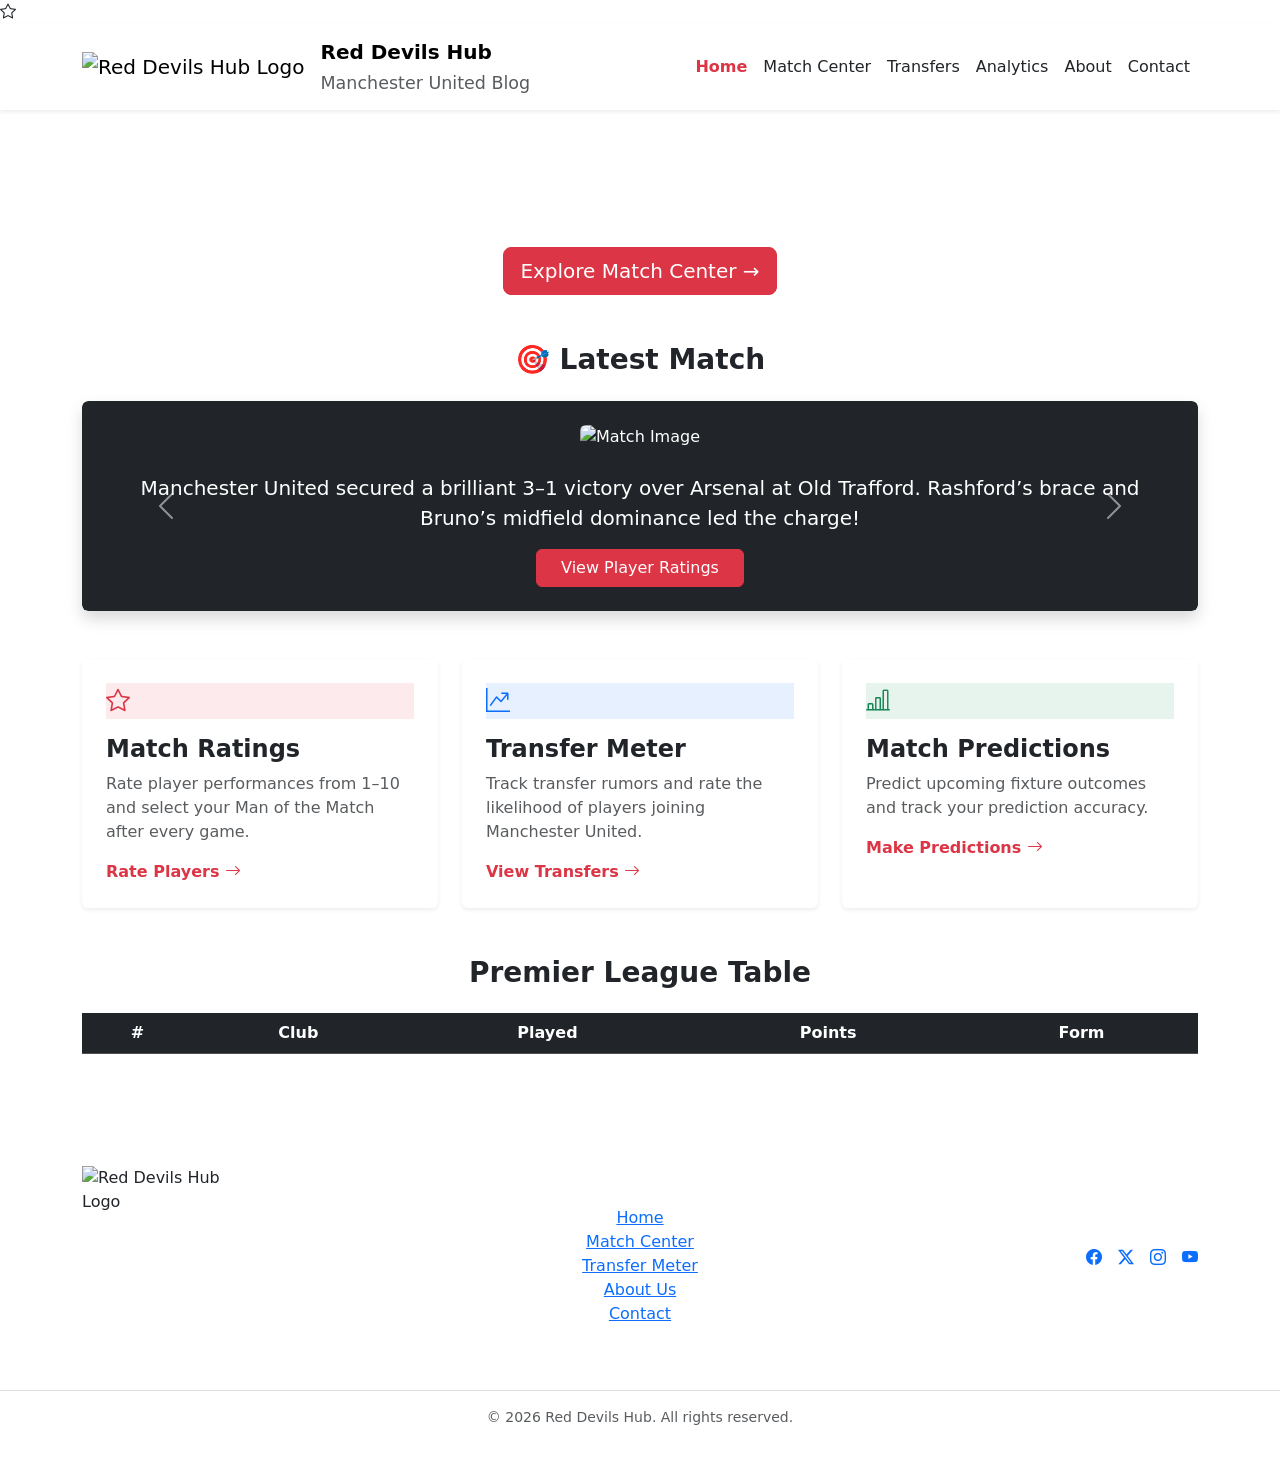
==== src/index.html @ 83bdfdba "First commit, Index and Player Rating  pages almost done" ====
<!DOCTYPE html>
<html lang="en">
<head>
    <meta charset="UTF-8" />
    <meta name="viewport" content="width=device-width, initial-scale=1.0"/>
    <title>Red Devils Hub</title>

    <!-- ✅ Bootstrap CSS -->
    <link href="https://cdn.jsdelivr.net/npm/bootstrap@5.3.2/dist/css/bootstrap.min.css" rel="stylesheet">
    <!-- Custom CSS -->
    <link rel="stylesheet" href="css/style.css">

    <!-- Bootstrap Icons -->
    <link rel="stylesheet" href="https://cdn.jsdelivr.net/npm/bootstrap-icons@1.11.3/font/bootstrap-icons.css">

    <i class="bi bi-star"></i>

    <script src="js/index.js"></script>

</head>
<body>

<!-- ✅ Bootstrap Navbar -->
<nav class="navbar navbar-expand-lg bg-white shadow-sm sticky-top">
    <div class="container">
        <a class="navbar-brand d-flex align-items-center" href="#">
            <img src="assets/logo1.png"
                          alt="Red Devils Hub Logo"
                          class="header-logo me-3">
            <div>
                <strong>Red Devils Hub</strong><br>
                <small class="text-muted">Manchester United Blog</small>
            </div>
        </a>

        <button class="navbar-toggler" type="button" data-bs-toggle="collapse" data-bs-target="#navbarMenu">
            <span class="navbar-toggler-icon"></span>
        </button>

        <div class="collapse navbar-collapse justify-content-end" id="navbarMenu">
            <ul class="navbar-nav">
                <li class="nav-item"><a class="nav-link active text-danger fw-bold" href="#">Home</a></li>
                <li class="nav-item"><a class="nav-link text-dark" href="match.html">Match Center</a></li>
                <li class="nav-item"><a class="nav-link text-dark" href="transfers.html">Transfers</a></li>
                <li class="nav-item"><a class="nav-link text-dark" href="analytics.html">Analytics</a></li>
                <li class="nav-item"><a class="nav-link text-dark" href="about.html">About</a></li>
                <li class="nav-item"><a class="nav-link text-dark" href="contact.html">Contact</a></li>
            </ul>
        </div>
    </div>
</nav>

<!-- ✅ Hero Section with Image and Overlay -->
<section class="hero-section d-flex align-items-center justify-content-center text-center">
    <div class="overlay"></div>
    <div class="hero-content position-relative text-white px-3">
        <h1 class="display-4 fw-bold">Welcome to TheUnitedBlog</h1>
        <p class="lead">Your Ultimate Manchester United Match Analysis & Transfer Center</p>
        <a href="match.html" class="btn btn-danger btn-lg mt-3">Explore Match Center →</a>
    </div>
</section>

<!-- ================= LATEST MATCH CAROUSEL ================= -->
<section class="container my-5">

    <h3 class="text-center mb-4 fw-bold">
        🎯 Latest Match
    </h3>

    <div id="latestMatchCarousel" class="carousel slide shadow rounded" data-bs-ride="carousel">

        <div class="carousel-inner rounded">

            <!-- Slide 1 -->
            <div class="carousel-item active">
                <div class="card border-0 bg-dark text-white text-center p-4">

                    <img src="assets/res.jpg"
                         class="img-fluid rounded mx-auto d-block mb-4 match-image"
                         alt="Match Image">

                    <p class="lead">
                        Manchester United secured a brilliant 3–1 victory over Arsenal at Old Trafford.
                        Rashford’s brace and Bruno’s midfield dominance led the charge!
                    </p>

                    <div class="text-center">
                        <a href="match.html" class="btn btn-danger px-4">
                            View Player Ratings
                        </a>
                    </div>

                </div>
            </div>

            <!-- Slide 2 -->
            <div class="carousel-item">
                <div class="card border-0 bg-dark text-white text-center p-4">

                    <img src="assets/res2.jpg"
                         class="img-fluid rounded mx-auto d-block mb-4 match-image"
                         alt="Match Image">

                    <p class="lead">
                        United dominated possession and secured another important win in the title race.
                        A solid defensive display and clinical finishing sealed the result.
                    </p>

                    <div class="text-center">
                        <a href="match.html" class="btn btn-danger px-4">
                            View Player Ratings
                        </a>
                    </div>

                </div>
            </div>

        </div>

        <!-- Controls -->
        <button class="carousel-control-prev" type="button" data-bs-target="#latestMatchCarousel" data-bs-slide="prev">
            <span class="carousel-control-prev-icon"></span>
        </button>

        <button class="carousel-control-next" type="button" data-bs-target="#latestMatchCarousel" data-bs-slide="next">
            <span class="carousel-control-next-icon"></span>
        </button>

    </div>

</section>

<!-- ✅ Features Section -->
<section class="container my-5">
    <div class="row g-4">

        <!-- ⭐ Match Ratings -->
        <div class="col-md-4">
            <div class="card h-100 shadow-sm border-0 p-4">

                <div class="mb-3">
                    <div class="icon-box bg-danger bg-opacity-10 text-danger">
                        <i class="bi bi-star fs-4"></i>
                    </div>
                </div>

                <h4 class="fw-bold">Match Ratings</h4>
                <p class="text-muted">
                    Rate player performances from 1–10 and select your Man of the Match after every game.
                </p>

                <a href="match.html" class="text-danger fw-semibold text-decoration-none">
                    Rate Players <i class="bi bi-arrow-right"></i>
                </a>

            </div>
        </div>

        <!-- 📈 Transfer Meter -->
        <div class="col-md-4">
            <div class="card h-100 shadow-sm border-0 p-4">

                <div class="mb-3">
                    <div class="icon-box bg-primary bg-opacity-10 text-primary">
                        <i class="bi bi-graph-up-arrow fs-4"></i>
                    </div>
                </div>

                <h4 class="fw-bold">Transfer Meter</h4>
                <p class="text-muted">
                    Track transfer rumors and rate the likelihood of players joining Manchester United.
                </p>

                <a href="transfers.html" class="text-danger fw-semibold text-decoration-none">
                    View Transfers <i class="bi bi-arrow-right"></i>
                </a>

            </div>
        </div>

        <!-- 📊 Match Predictions -->
        <div class="col-md-4">
            <div class="card h-100 shadow-sm border-0 p-4">

                <div class="mb-3">
                    <div class="icon-box bg-success bg-opacity-10 text-success">
                        <i class="bi bi-bar-chart-line fs-4"></i>
                    </div>
                </div>

                <h4 class="fw-bold">Match Predictions</h4>
                <p class="text-muted">
                    Predict upcoming fixture outcomes and track your prediction accuracy.
                </p>

                <a href="predictions.html" class="text-danger fw-semibold text-decoration-none">
                    Make Predictions <i class="bi bi-arrow-right"></i>
                </a>

            </div>
        </div>

    </div>
</section>


<!-- ================= PREMIER LEAGUE TABLE ================= -->
<section class="container my-5">
    <h3 class="text-center mb-4 fw-bold">Premier League Table</h3>

    <div class="table-responsive">
        <table class="table table-dark table-striped text-center" id="pl-table">
            <thead>
            <tr>
                <th>#</th>
                <th>Club</th>
                <th>Played</th>
                <th>Points</th>
                <th>Form</th>
            </tr>
            </thead>
            <tbody>
            <!-- Data will be inserted here -->
            </tbody>
        </table>
    </div>
</section>

<!-- ================= FOOTER ================= -->
<footer class="main-footer py-5">
    <div class="container">
        <div class="row">

            <!-- LEFT COLUMN -->
            <div class="col-md-4 mb-4 text-start">
                <div class="d-flex align-items-center mb-3">
                    <img src="assets/logo1.png"
                         alt="Red Devils Hub Logo"
                         class="footer-logo me-3">
                    <h5 class="text-white fw-bold mb-0">Red Devils Hub</h5>
                </div>

                <p class="text-white mb-2">
                    Your ultimate destination for Manchester United match ratings,
                    transfer news, and predictions.
                </p>
            </div>

            <!-- MIDDLE COLUMN (CENTERED) -->
            <div class="col-md-4 mb-4 text-center">
                <h5 class="text-white fw-bold mb-3">Quick Links</h5>
                <ul class="list-unstyled">
                    <li><a href="index.html" class="footer-link">Home</a></li>
                    <li><a href="match.html" class="footer-link">Match Center</a></li>
                    <li><a href="transfers.html" class="footer-link">Transfer Meter</a></li>
                    <li><a href="about.html" class="footer-link">About Us</a></li>
                    <li><a href="contact.html" class="footer-link">Contact</a></li>
                </ul>
            </div>

            <!-- RIGHT COLUMN (RIGHT ALIGNED ON DESKTOP) -->
            <div class="col-md-4 mb-4 text-md-end text-center">
                <h5 class="text-white fw-bold mb-3">Connect With Us</h5>

                <p class="text-white  mb-3">
                    <i class="bi bi-envelope me-2"></i>
                    info@reddevilshub.com
                </p>

                <div class="d-flex gap-3 mt-3 justify-content-md-end justify-content-center">
                    <a href="#" class="social-icon"><i class="bi bi-facebook"></i></a>
                    <a href="#" class="social-icon"><i class="bi bi-twitter-x"></i></a>
                    <a href="#" class="social-icon"><i class="bi bi-instagram"></i></a>
                    <a href="#" class="social-icon"><i class="bi bi-youtube"></i></a>
                </div>
            </div>

        </div>

        </div>

        <hr class="border-secondary mt-4">

        <div class="text-center text-muted small">
            © 2026 Red Devils Hub. All rights reserved.
        </div>

    </div>
</footer>




<!-- ✅ Bootstrap JS Bundle  -->
<script src="https://cdn.jsdelivr.net/npm/bootstrap@5.3.2/dist/js/bootstrap.bundle.min.js"></script>
</body>
</html>
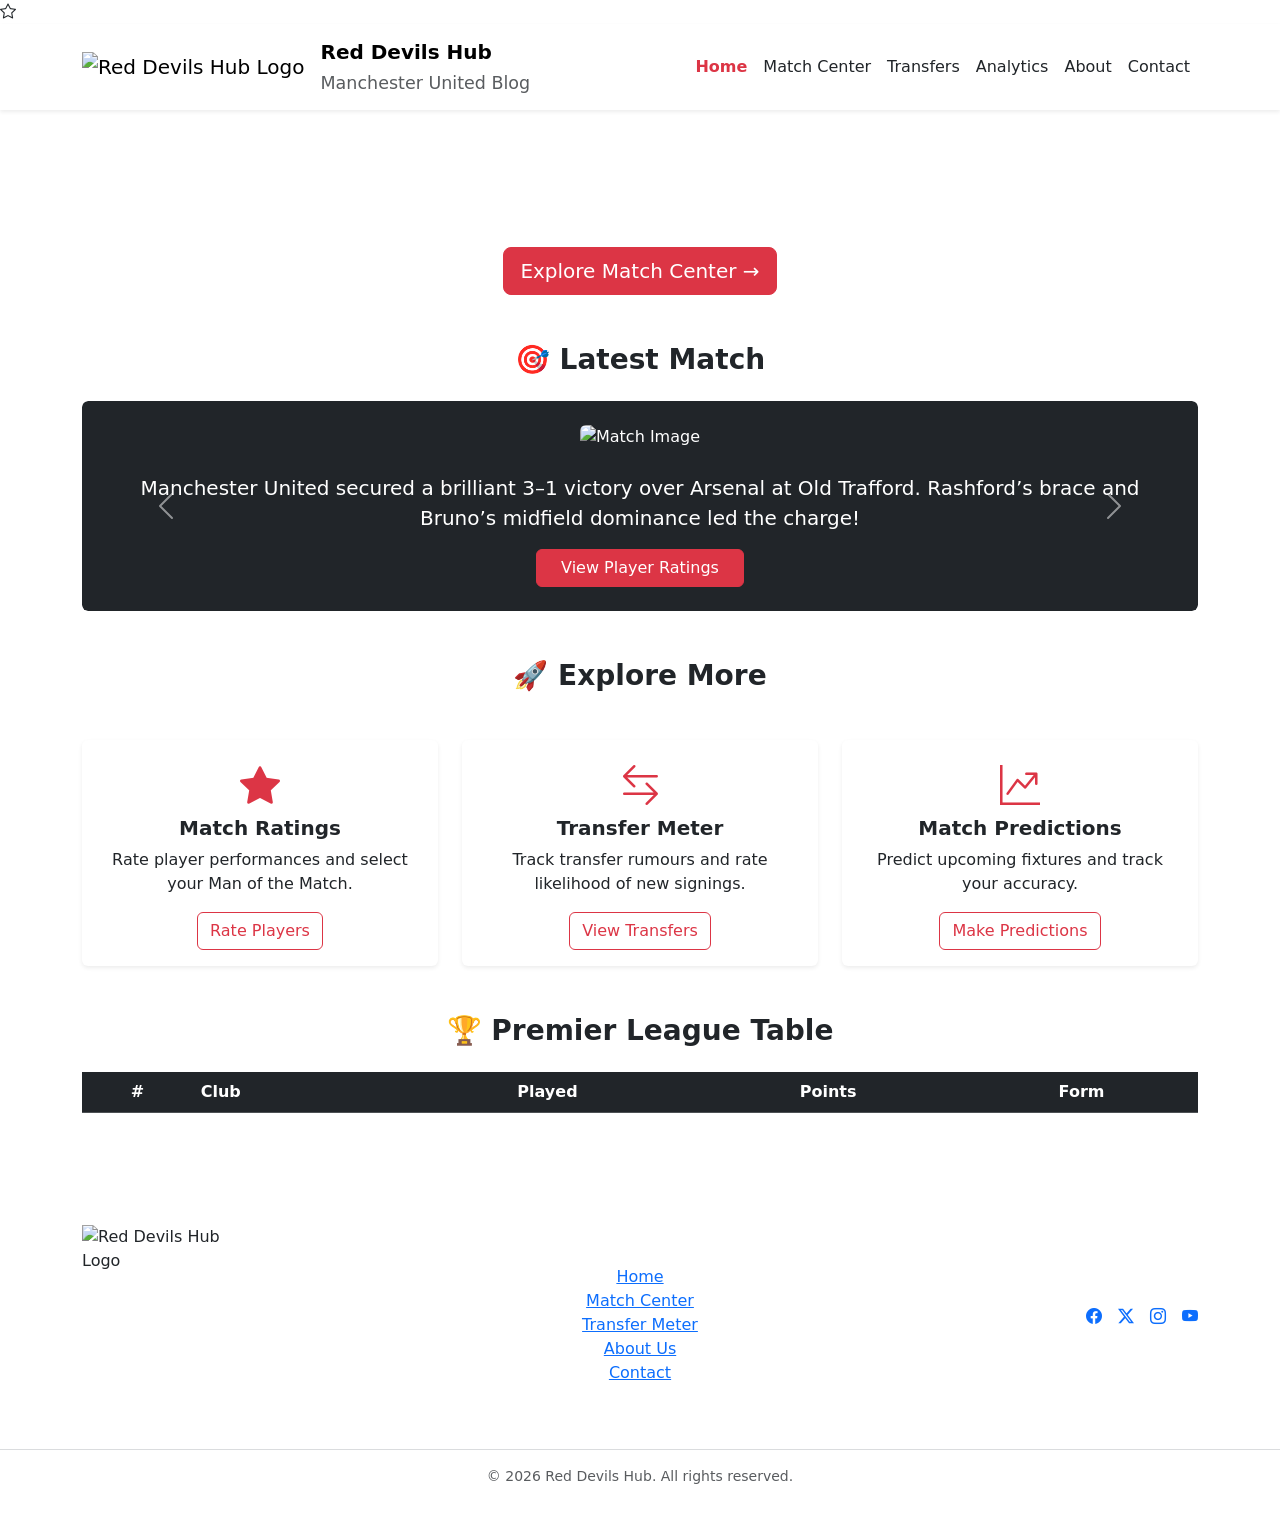
==== commit 011f41da: "Improved  index page and player rating page as well as new tranfer romours page" ====
--- a/src/index.html
+++ b/src/index.html
@@ -60,144 +60,136 @@
     </div>
 </section>
 
-<!-- ================= LATEST MATCH CAROUSEL ================= -->
+<!-- ================= RECENT MATCH ================= -->
 <section class="container my-5">
-
-    <h3 class="text-center mb-4 fw-bold">
-        🎯 Latest Match
-    </h3>
-
-    <div id="latestMatchCarousel" class="carousel slide shadow rounded" data-bs-ride="carousel">
-
-        <div class="carousel-inner rounded">
-
-            <!-- Slide 1 -->
-            <div class="carousel-item active">
-                <div class="card border-0 bg-dark text-white text-center p-4">
-
-                    <img src="assets/res.jpg"
-                         class="img-fluid rounded mx-auto d-block mb-4 match-image"
-                         alt="Match Image">
-
-                    <p class="lead">
-                        Manchester United secured a brilliant 3–1 victory over Arsenal at Old Trafford.
-                        Rashford’s brace and Bruno’s midfield dominance led the charge!
-                    </p>
-
-                    <div class="text-center">
-                        <a href="match.html" class="btn btn-danger px-4">
-                            View Player Ratings
+    <div class="section-box">
+
+        <h3 class="text-center mb-4 fw-bold">
+            🎯 Latest Match
+        </h3>
+
+        <div id="latestMatchCarousel" class="carousel slide" data-bs-ride="carousel">
+
+            <div class="carousel-inner rounded">
+
+                <!-- Slide 1 -->
+                <div class="carousel-item active">
+                    <div class="card border-0 bg-dark text-white text-center p-4">
+
+                        <img src="assets/rez.jpg"
+                             class="img-fluid rounded mx-auto d-block mb-4 match-image"
+                             alt="Match Image">
+
+                        <p class="lead">
+                            Manchester United secured a brilliant 3–1 victory over Arsenal at Old Trafford.
+                            Rashford’s brace and Bruno’s midfield dominance led the charge!
+                        </p>
+
+                        <div class="text-center">
+                            <a href="match.html" class="btn btn-danger px-4">
+                                View Player Ratings
+                            </a>
+                        </div>
+
+                    </div>
+                </div>
+
+                <!-- Slide 2 -->
+                <div class="carousel-item">
+                    <div class="card border-0 bg-dark text-white text-center p-4">
+
+                        <img src="assets/res2.jpg"
+                             class="img-fluid rounded mx-auto d-block mb-4 match-image"
+                             alt="Match Image">
+
+                        <p class="lead">
+                            United dominated possession and secured another important win in the title race.
+                            A solid defensive display and clinical finishing sealed the result.
+                        </p>
+
+                        <div class="text-center">
+                            <a href="match.html" class="btn btn-danger px-4">
+                                View Player Ratings
+                            </a>
+                        </div>
+
+                    </div>
+                </div>
+
+            </div>
+
+            <!-- Controls -->
+            <button class="carousel-control-prev" type="button" data-bs-target="#latestMatchCarousel" data-bs-slide="prev">
+                <span class="carousel-control-prev-icon"></span>
+            </button>
+
+            <button class="carousel-control-next" type="button" data-bs-target="#latestMatchCarousel" data-bs-slide="next">
+                <span class="carousel-control-next-icon"></span>
+            </button>
+
+        </div>
+
+    </div>
+</section>
+
+<!-- ================= EXPLORE MORE ================= -->
+<section class="container my-5">
+    <div class="section-box">
+
+        <h3 class="text-center mb-5 fw-bold">
+            🚀 Explore More
+        </h3>
+
+        <div class="row g-4">
+
+            <!-- Match Ratings -->
+            <div class="col-md-4">
+                <div class="card h-100 text-center shadow-sm border-0">
+                    <div class="card-body">
+                        <i class="bi bi-star-fill fs-1 text-danger mb-3"></i>
+                        <h5 class="card-title fw-bold">Match Ratings</h5>
+                        <p class="card-text">
+                            Rate player performances and select your Man of the Match.
+                        </p>
+                        <a href="match.html" class="btn btn-outline-danger">
+                            Rate Players
                         </a>
                     </div>
-
-                </div>
-            </div>
-
-            <!-- Slide 2 -->
-            <div class="carousel-item">
-                <div class="card border-0 bg-dark text-white text-center p-4">
-
-                    <img src="assets/res2.jpg"
-                         class="img-fluid rounded mx-auto d-block mb-4 match-image"
-                         alt="Match Image">
-
-                    <p class="lead">
-                        United dominated possession and secured another important win in the title race.
-                        A solid defensive display and clinical finishing sealed the result.
-                    </p>
-
-                    <div class="text-center">
-                        <a href="match.html" class="btn btn-danger px-4">
-                            View Player Ratings
+                </div>
+            </div>
+
+            <!-- Transfer Meter -->
+            <div class="col-md-4">
+                <div class="card h-100 text-center shadow-sm border-0">
+                    <div class="card-body">
+                        <i class="bi bi-arrow-left-right fs-1 text-danger mb-3"></i>
+                        <h5 class="card-title fw-bold">Transfer Meter</h5>
+                        <p class="card-text">
+                            Track transfer rumours and rate likelihood of new signings.
+                        </p>
+                        <a href="transfers.html" class="btn btn-outline-danger">
+                            View Transfers
                         </a>
                     </div>
-
-                </div>
-            </div>
-
-        </div>
-
-        <!-- Controls -->
-        <button class="carousel-control-prev" type="button" data-bs-target="#latestMatchCarousel" data-bs-slide="prev">
-            <span class="carousel-control-prev-icon"></span>
-        </button>
-
-        <button class="carousel-control-next" type="button" data-bs-target="#latestMatchCarousel" data-bs-slide="next">
-            <span class="carousel-control-next-icon"></span>
-        </button>
-
-    </div>
-
-</section>
-
-<!-- ✅ Features Section -->
-<section class="container my-5">
-    <div class="row g-4">
-
-        <!-- ⭐ Match Ratings -->
-        <div class="col-md-4">
-            <div class="card h-100 shadow-sm border-0 p-4">
-
-                <div class="mb-3">
-                    <div class="icon-box bg-danger bg-opacity-10 text-danger">
-                        <i class="bi bi-star fs-4"></i>
-                    </div>
-                </div>
-
-                <h4 class="fw-bold">Match Ratings</h4>
-                <p class="text-muted">
-                    Rate player performances from 1–10 and select your Man of the Match after every game.
-                </p>
-
-                <a href="match.html" class="text-danger fw-semibold text-decoration-none">
-                    Rate Players <i class="bi bi-arrow-right"></i>
-                </a>
-
-            </div>
-        </div>
-
-        <!-- 📈 Transfer Meter -->
-        <div class="col-md-4">
-            <div class="card h-100 shadow-sm border-0 p-4">
-
-                <div class="mb-3">
-                    <div class="icon-box bg-primary bg-opacity-10 text-primary">
-                        <i class="bi bi-graph-up-arrow fs-4"></i>
-                    </div>
-                </div>
-
-                <h4 class="fw-bold">Transfer Meter</h4>
-                <p class="text-muted">
-                    Track transfer rumors and rate the likelihood of players joining Manchester United.
-                </p>
-
-                <a href="transfers.html" class="text-danger fw-semibold text-decoration-none">
-                    View Transfers <i class="bi bi-arrow-right"></i>
-                </a>
-
-            </div>
-        </div>
-
-        <!-- 📊 Match Predictions -->
-        <div class="col-md-4">
-            <div class="card h-100 shadow-sm border-0 p-4">
-
-                <div class="mb-3">
-                    <div class="icon-box bg-success bg-opacity-10 text-success">
-                        <i class="bi bi-bar-chart-line fs-4"></i>
-                    </div>
-                </div>
-
-                <h4 class="fw-bold">Match Predictions</h4>
-                <p class="text-muted">
-                    Predict upcoming fixture outcomes and track your prediction accuracy.
-                </p>
-
-                <a href="predictions.html" class="text-danger fw-semibold text-decoration-none">
-                    Make Predictions <i class="bi bi-arrow-right"></i>
-                </a>
-
-            </div>
+                </div>
+            </div>
+
+            <!-- Match Predictions -->
+            <div class="col-md-4">
+                <div class="card h-100 text-center shadow-sm border-0">
+                    <div class="card-body">
+                        <i class="bi bi-graph-up-arrow fs-1 text-danger mb-3"></i>
+                        <h5 class="card-title fw-bold">Match Predictions</h5>
+                        <p class="card-text">
+                            Predict upcoming fixtures and track your accuracy.
+                        </p>
+                        <a href="predictions.html" class="btn btn-outline-danger">
+                            Make Predictions
+                        </a>
+                    </div>
+                </div>
+            </div>
+
         </div>
 
     </div>
@@ -206,23 +198,32 @@
 
 <!-- ================= PREMIER LEAGUE TABLE ================= -->
 <section class="container my-5">
-    <h3 class="text-center mb-4 fw-bold">Premier League Table</h3>
-
-    <div class="table-responsive">
-        <table class="table table-dark table-striped text-center" id="pl-table">
-            <thead>
-            <tr>
-                <th>#</th>
-                <th>Club</th>
-                <th>Played</th>
-                <th>Points</th>
-                <th>Form</th>
-            </tr>
-            </thead>
-            <tbody>
-            <!-- Data will be inserted here -->
-            </tbody>
-        </table>
+    <div class="section-box">
+
+        <h3 class="text-center mb-4 fw-bold">
+            🏆 Premier League Table
+        </h3>
+
+        <div class="table-responsive">
+            <table class="table table-dark table-striped align-middle text-center" id="pl-table">
+
+                <thead>
+                <tr>
+                    <th>#</th>
+                    <th class="text-start">Club</th>
+                    <th>Played</th>
+                    <th>Points</th>
+                    <th>Form</th>
+                </tr>
+                </thead>
+
+                <tbody>
+                <!-- Filled dynamically by JS -->
+                </tbody>
+
+            </table>
+        </div>
+
     </div>
 </section>
 
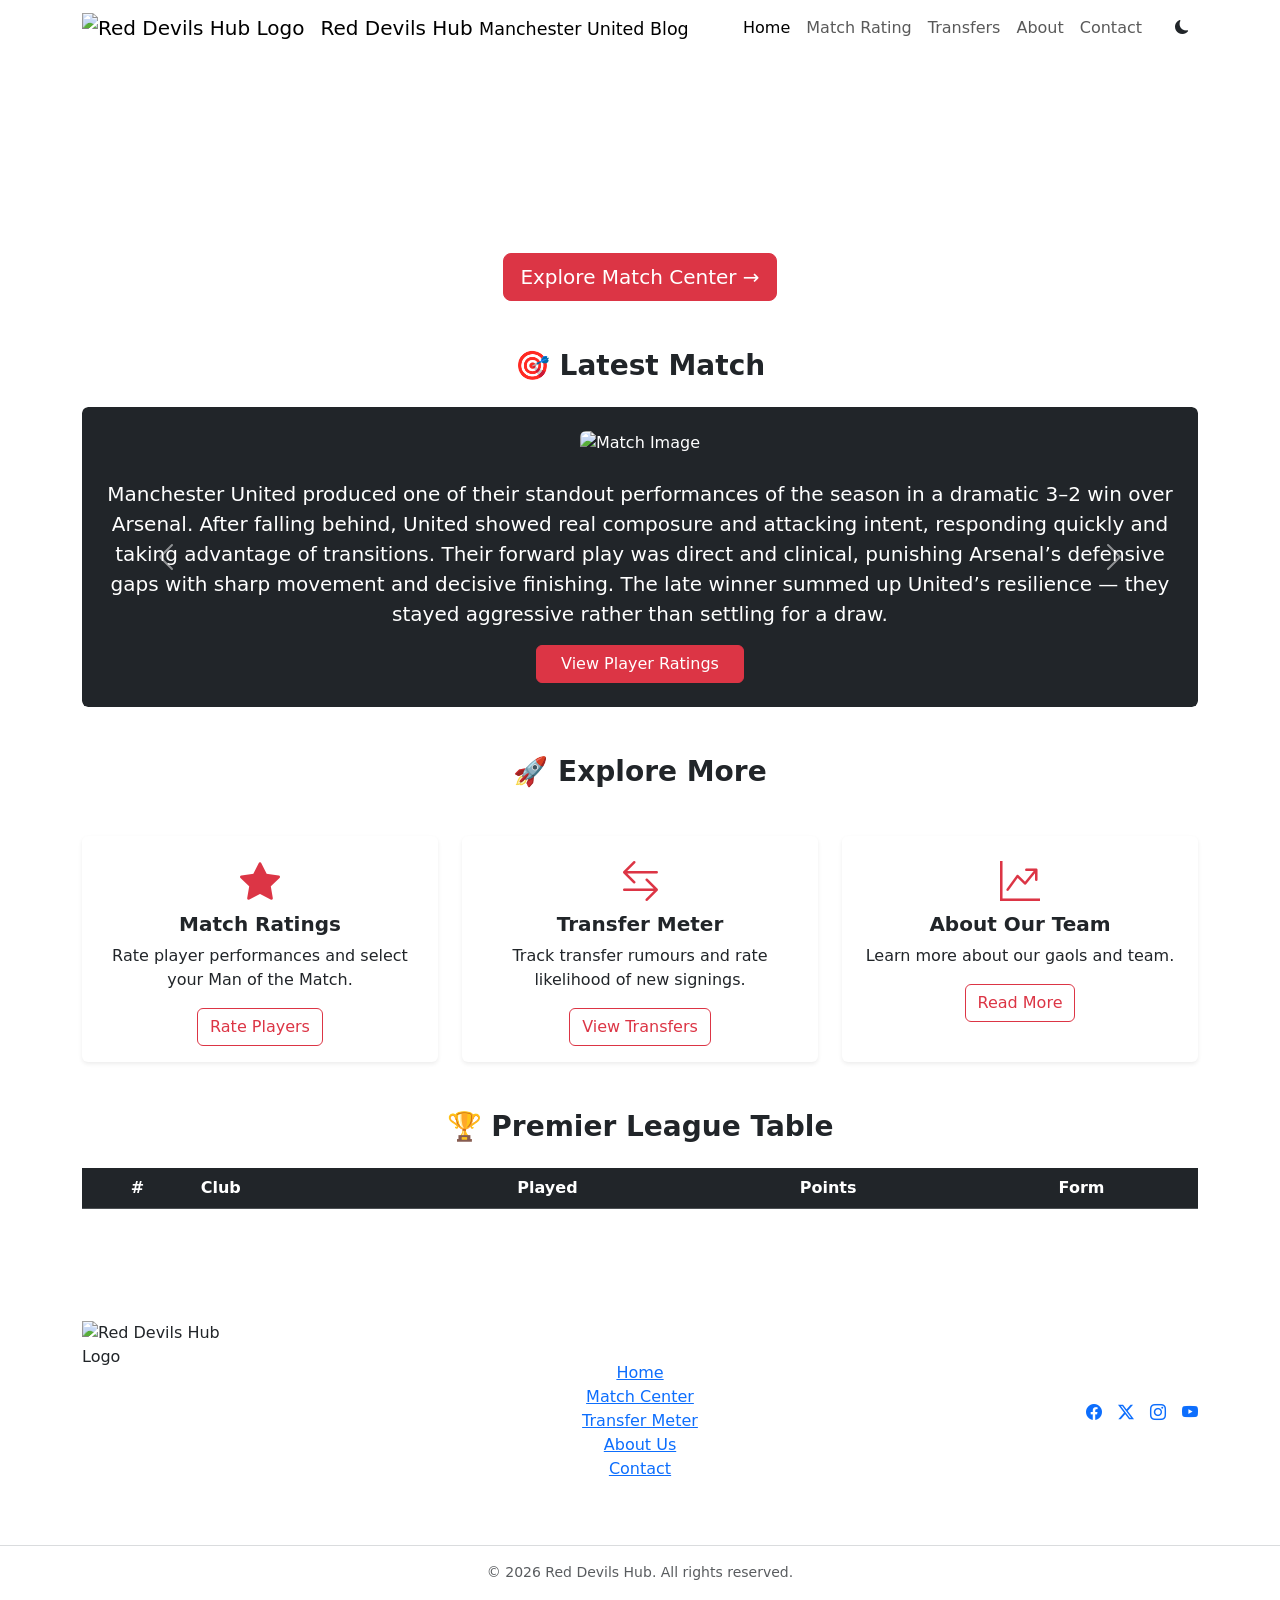
==== commit 765fe216: "Implmented new dark mode; introduced local storage in tranfers  page  in orderd  for  table changes " ====
--- a/src/index.html
+++ b/src/index.html
@@ -13,38 +13,56 @@
     <!-- Bootstrap Icons -->
     <link rel="stylesheet" href="https://cdn.jsdelivr.net/npm/bootstrap-icons@1.11.3/font/bootstrap-icons.css">
 
-    <i class="bi bi-star"></i>
-
+    <script src="js/darkmode.js"></script>
     <script src="js/index.js"></script>
 
 </head>
 <body>
 
 <!-- ✅ Bootstrap Navbar -->
-<nav class="navbar navbar-expand-lg bg-white shadow-sm sticky-top">
+<nav class="navbar navbar-expand-lg custom-navbar sticky-top">
     <div class="container">
-        <a class="navbar-brand d-flex align-items-center" href="#">
+
+        <!-- Brand -->
+        <a class="navbar-brand d-flex align-items-center" href="index.html">
             <img src="assets/logo1.png"
-                          alt="Red Devils Hub Logo"
-                          class="header-logo me-3">
-            <div>
-                <strong>Red Devils Hub</strong><br>
-                <small class="text-muted">Manchester United Blog</small>
+                 alt="Red Devils Hub Logo"
+                 class="header-logo me-3">
+
+            <div class="brand-text">
+                <span class="brand-title">Red Devils Hub</span>
+                <small class="brand-subtitle">Manchester United Blog</small>
             </div>
         </a>
 
+        <!-- Mobile Toggle -->
         <button class="navbar-toggler" type="button" data-bs-toggle="collapse" data-bs-target="#navbarMenu">
             <span class="navbar-toggler-icon"></span>
         </button>
 
+        <!-- Nav Links -->
         <div class="collapse navbar-collapse justify-content-end" id="navbarMenu">
-            <ul class="navbar-nav">
-                <li class="nav-item"><a class="nav-link active text-danger fw-bold" href="#">Home</a></li>
-                <li class="nav-item"><a class="nav-link text-dark" href="match.html">Match Center</a></li>
-                <li class="nav-item"><a class="nav-link text-dark" href="transfers.html">Transfers</a></li>
-                <li class="nav-item"><a class="nav-link text-dark" href="analytics.html">Analytics</a></li>
-                <li class="nav-item"><a class="nav-link text-dark" href="about.html">About</a></li>
-                <li class="nav-item"><a class="nav-link text-dark" href="contact.html">Contact</a></li>
+            <ul class="navbar-nav align-items-lg-center">
+                <li class="nav-item">
+                    <a class="nav-link active" href="#">Home</a>
+                </li>
+                <li class="nav-item">
+                    <a class="nav-link" href="match.html">Match Rating</a>
+                </li>
+                <li class="nav-item">
+                    <a class="nav-link" href="transfers.html">Transfers</a>
+                </li>
+                <li class="nav-item">
+                    <a class="nav-link" href="about.html">About</a>
+                </li>
+                <li class="nav-item">
+                    <a class="nav-link" href="contact.html">Contact</a>
+                </li>
+                <li class="nav-item ms-lg-3">
+                    <button id="darkModeToggle" class="btn btn-sm dark-toggle-btn">
+                        <i class="bi bi-moon-fill"></i>
+                    </button>
+                </li>
             </ul>
         </div>
     </div>
@@ -54,8 +72,9 @@
 <section class="hero-section d-flex align-items-center justify-content-center text-center">
     <div class="overlay"></div>
     <div class="hero-content position-relative text-white px-3">
-        <h1 class="display-4 fw-bold">Welcome to TheUnitedBlog</h1>
-        <p class="lead">Your Ultimate Manchester United Match Analysis & Transfer Center</p>
+        <h1 class="display-4 fw-bold">Welcome to Red Devils Hub</h1>
+        <p class="lead">Welcome to Red Devil Hub – your home for everything Manchester United.
+            At Red Devil Hub, passion meets analysis. We break down every match with sharp, honest player ratings, giving you a clear view of who stepped up and who needs to do better. </p>
         <a href="match.html" class="btn btn-danger btn-lg mt-3">Explore Match Center →</a>
     </div>
 </section>
@@ -76,13 +95,12 @@
                 <div class="carousel-item active">
                     <div class="card border-0 bg-dark text-white text-center p-4">
 
-                        <img src="assets/rez.jpg"
+                        <img src="assets/reS.jpg"
                              class="img-fluid rounded mx-auto d-block mb-4 match-image"
                              alt="Match Image">
 
                         <p class="lead">
-                            Manchester United secured a brilliant 3–1 victory over Arsenal at Old Trafford.
-                            Rashford’s brace and Bruno’s midfield dominance led the charge!
+                            Manchester United produced one of their standout performances of the season in a dramatic 3–2 win over Arsenal. After falling behind, United showed real composure and attacking intent, responding quickly and taking advantage of transitions. Their forward play was direct and clinical, punishing Arsenal’s defensive gaps with sharp movement and decisive finishing. The late winner summed up United’s resilience — they stayed aggressive rather than settling for a draw.
                         </p>
 
                         <div class="text-center">
@@ -103,8 +121,7 @@
                              alt="Match Image">
 
                         <p class="lead">
-                            United dominated possession and secured another important win in the title race.
-                            A solid defensive display and clinical finishing sealed the result.
+                            Arsenal, on the other hand, controlled large portions of possession and created several strong chances, but they struggled to manage the game defensively when it mattered most. Despite responding well to go 2–2, they looked vulnerable against quick counters and lacked control in the final stages. It was a high-quality, end-to-end match, but United’s efficiency in key moments ultimately made the difference.
                         </p>
 
                         <div class="text-center">
@@ -179,12 +196,12 @@
                 <div class="card h-100 text-center shadow-sm border-0">
                     <div class="card-body">
                         <i class="bi bi-graph-up-arrow fs-1 text-danger mb-3"></i>
-                        <h5 class="card-title fw-bold">Match Predictions</h5>
+                        <h5 class="card-title fw-bold">About Our Team</h5>
                         <p class="card-text">
-                            Predict upcoming fixtures and track your accuracy.
+                            Learn more about our gaols and team.
                         </p>
                         <a href="predictions.html" class="btn btn-outline-danger">
-                            Make Predictions
+                            Read More
                         </a>
                     </div>
                 </div>
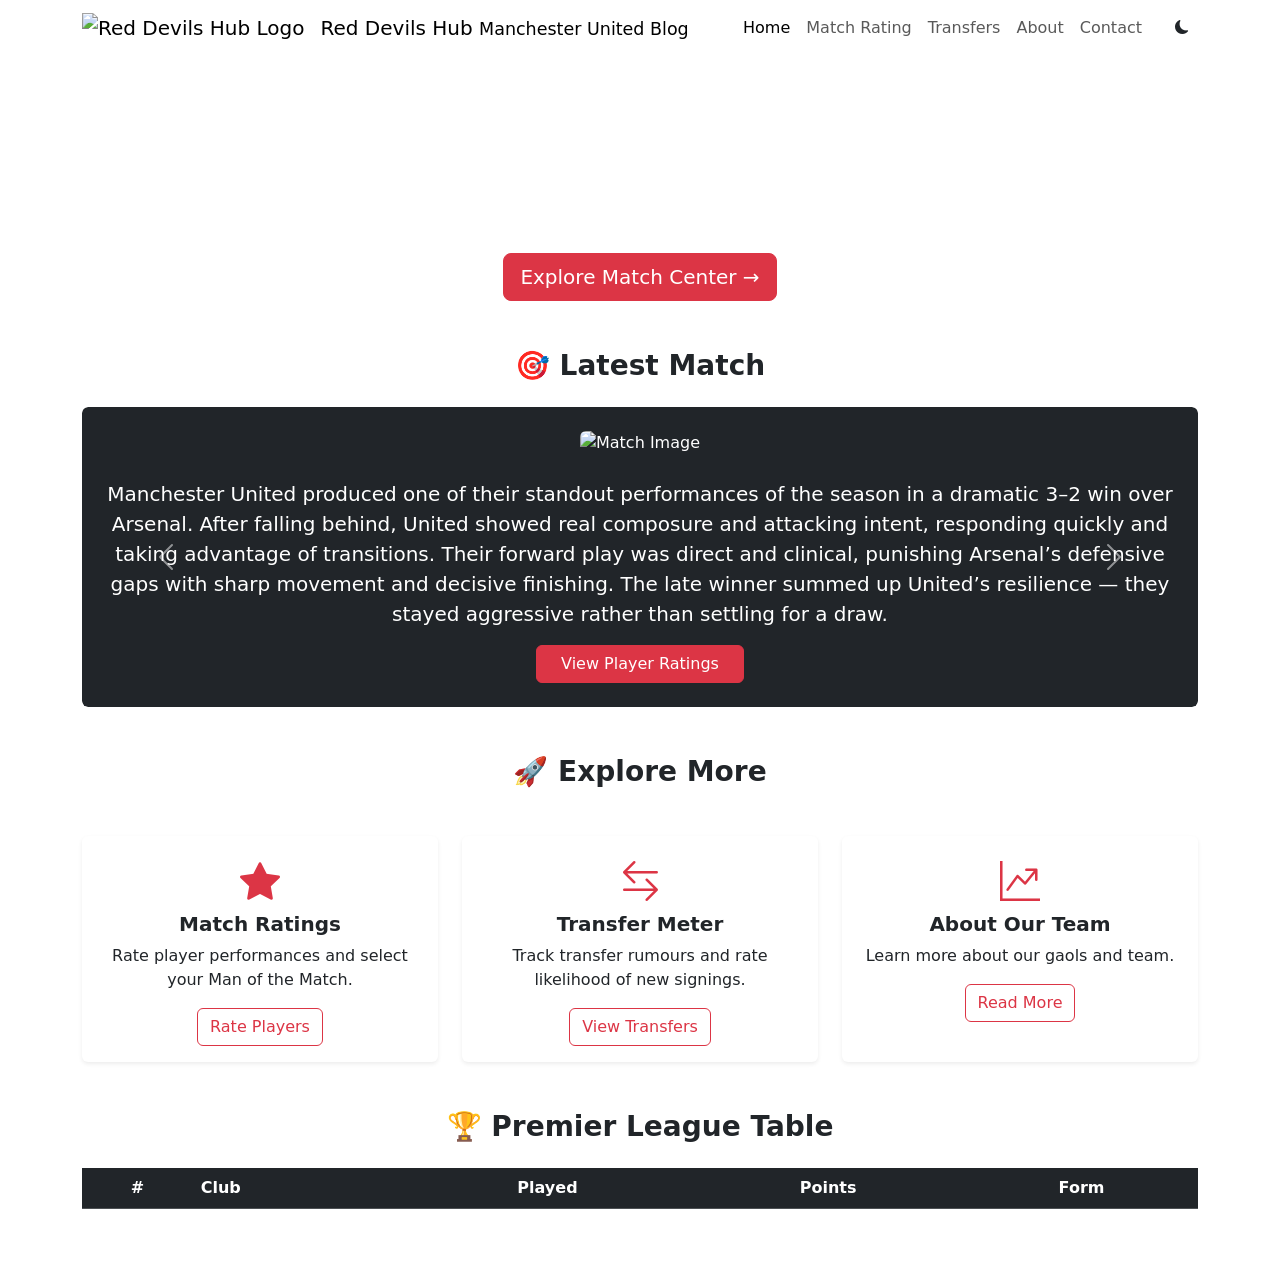
==== commit 01256d4c: "New improved dark mode with; added seperate  footer html  and JS so there is no repetition in the co" ====
--- a/src/index.html
+++ b/src/index.html
@@ -13,8 +13,12 @@
     <!-- Bootstrap Icons -->
     <link rel="stylesheet" href="https://cdn.jsdelivr.net/npm/bootstrap-icons@1.11.3/font/bootstrap-icons.css">
 
-    <script src="js/darkmode.js"></script>
-    <script src="js/index.js"></script>
+    <!-- ✅ Bootstrap JS Bundle  -->
+    <script src="https://cdn.jsdelivr.net/npm/bootstrap@5.3.2/dist/js/bootstrap.bundle.min.js" defer></script>
+
+    <script src="js/footer.js" defer></script>
+    <script src="js/darkmode.js" defer></script>
+    <script src="js/index.js" defer></script>
 
 </head>
 <body>
@@ -200,7 +204,7 @@
                         <p class="card-text">
                             Learn more about our gaols and team.
                         </p>
-                        <a href="predictions.html" class="btn btn-outline-danger">
+                        <a href="about.html" class="btn btn-outline-danger">
                             Read More
                         </a>
                     </div>
@@ -244,72 +248,7 @@
     </div>
 </section>
 
-<!-- ================= FOOTER ================= -->
-<footer class="main-footer py-5">
-    <div class="container">
-        <div class="row">
-
-            <!-- LEFT COLUMN -->
-            <div class="col-md-4 mb-4 text-start">
-                <div class="d-flex align-items-center mb-3">
-                    <img src="assets/logo1.png"
-                         alt="Red Devils Hub Logo"
-                         class="footer-logo me-3">
-                    <h5 class="text-white fw-bold mb-0">Red Devils Hub</h5>
-                </div>
-
-                <p class="text-white mb-2">
-                    Your ultimate destination for Manchester United match ratings,
-                    transfer news, and predictions.
-                </p>
-            </div>
-
-            <!-- MIDDLE COLUMN (CENTERED) -->
-            <div class="col-md-4 mb-4 text-center">
-                <h5 class="text-white fw-bold mb-3">Quick Links</h5>
-                <ul class="list-unstyled">
-                    <li><a href="index.html" class="footer-link">Home</a></li>
-                    <li><a href="match.html" class="footer-link">Match Center</a></li>
-                    <li><a href="transfers.html" class="footer-link">Transfer Meter</a></li>
-                    <li><a href="about.html" class="footer-link">About Us</a></li>
-                    <li><a href="contact.html" class="footer-link">Contact</a></li>
-                </ul>
-            </div>
-
-            <!-- RIGHT COLUMN (RIGHT ALIGNED ON DESKTOP) -->
-            <div class="col-md-4 mb-4 text-md-end text-center">
-                <h5 class="text-white fw-bold mb-3">Connect With Us</h5>
-
-                <p class="text-white  mb-3">
-                    <i class="bi bi-envelope me-2"></i>
-                    info@reddevilshub.com
-                </p>
-
-                <div class="d-flex gap-3 mt-3 justify-content-md-end justify-content-center">
-                    <a href="#" class="social-icon"><i class="bi bi-facebook"></i></a>
-                    <a href="#" class="social-icon"><i class="bi bi-twitter-x"></i></a>
-                    <a href="#" class="social-icon"><i class="bi bi-instagram"></i></a>
-                    <a href="#" class="social-icon"><i class="bi bi-youtube"></i></a>
-                </div>
-            </div>
-
-        </div>
-
-        </div>
-
-        <hr class="border-secondary mt-4">
-
-        <div class="text-center text-muted small">
-            © 2026 Red Devils Hub. All rights reserved.
-        </div>
-
-    </div>
-</footer>
-
-
-
-
-<!-- ✅ Bootstrap JS Bundle  -->
-<script src="https://cdn.jsdelivr.net/npm/bootstrap@5.3.2/dist/js/bootstrap.bundle.min.js"></script>
+<div id="footer"></div>
+
 </body>
 </html>
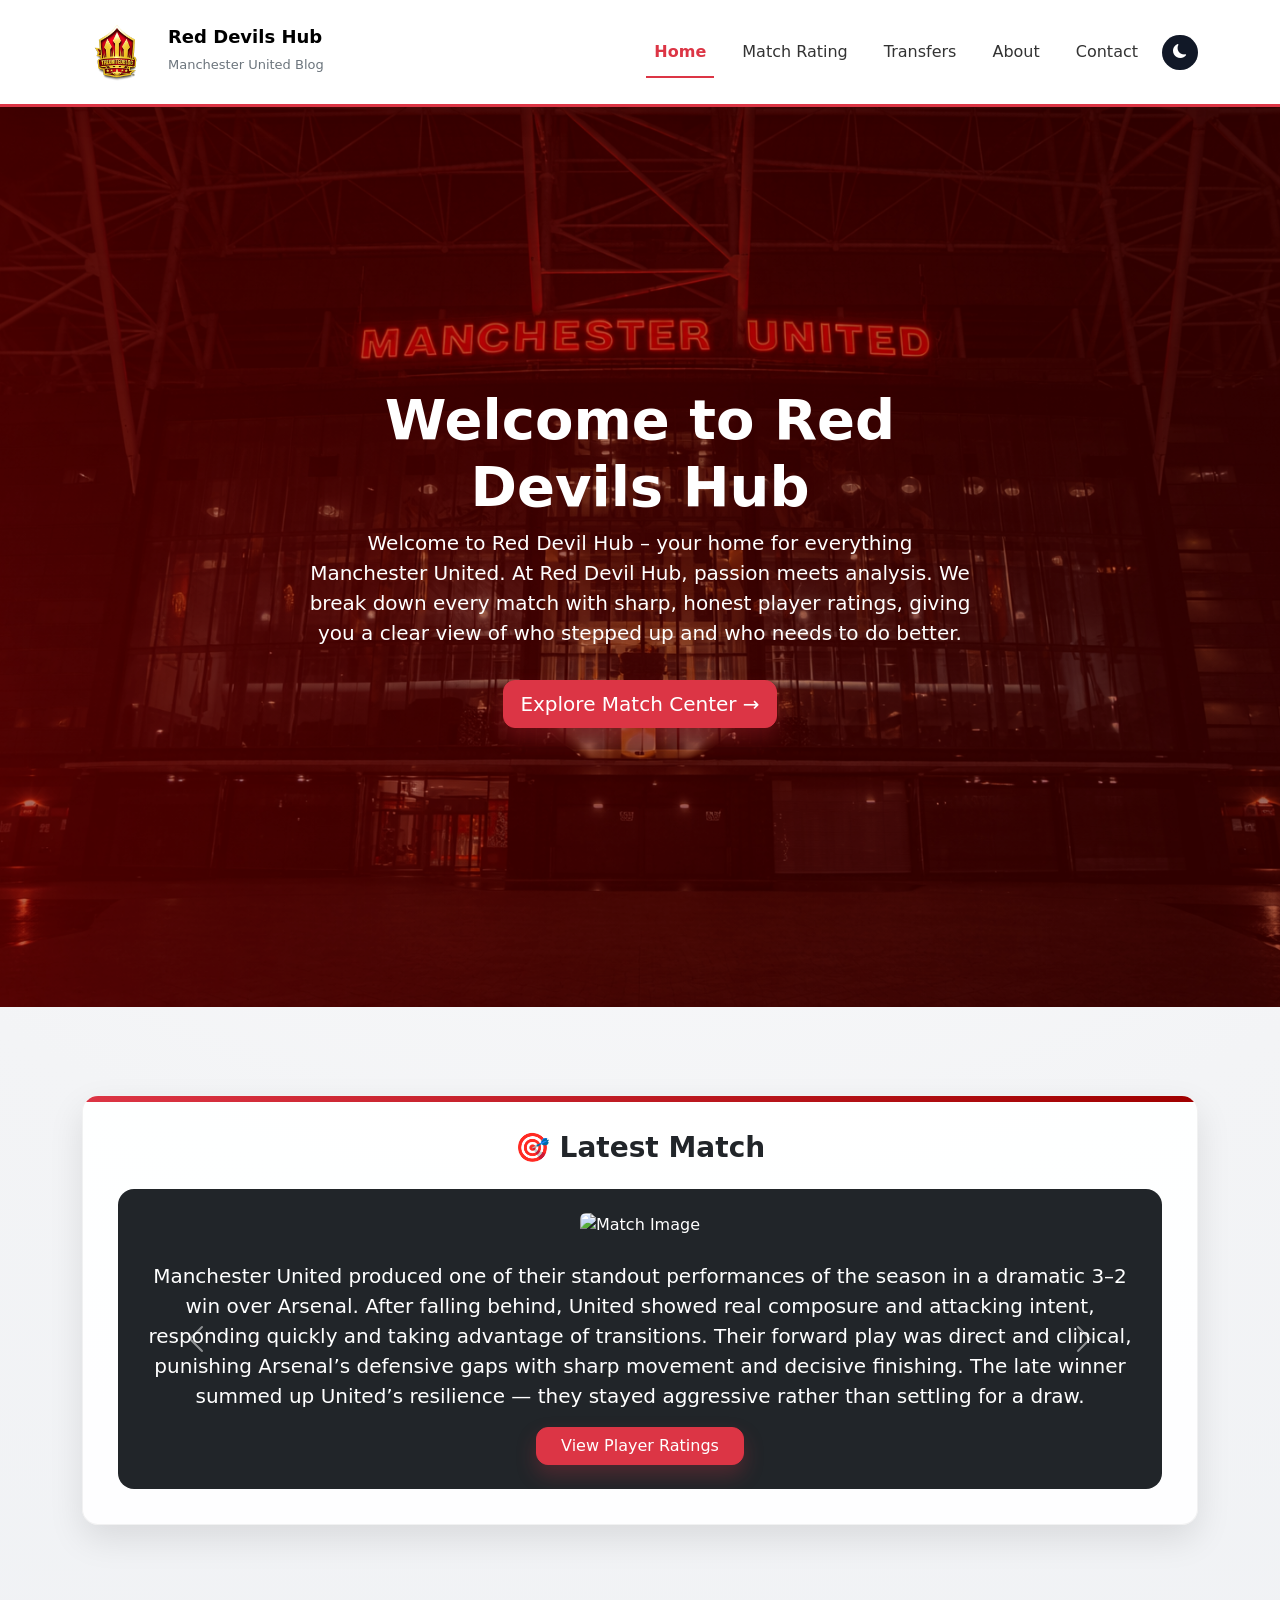
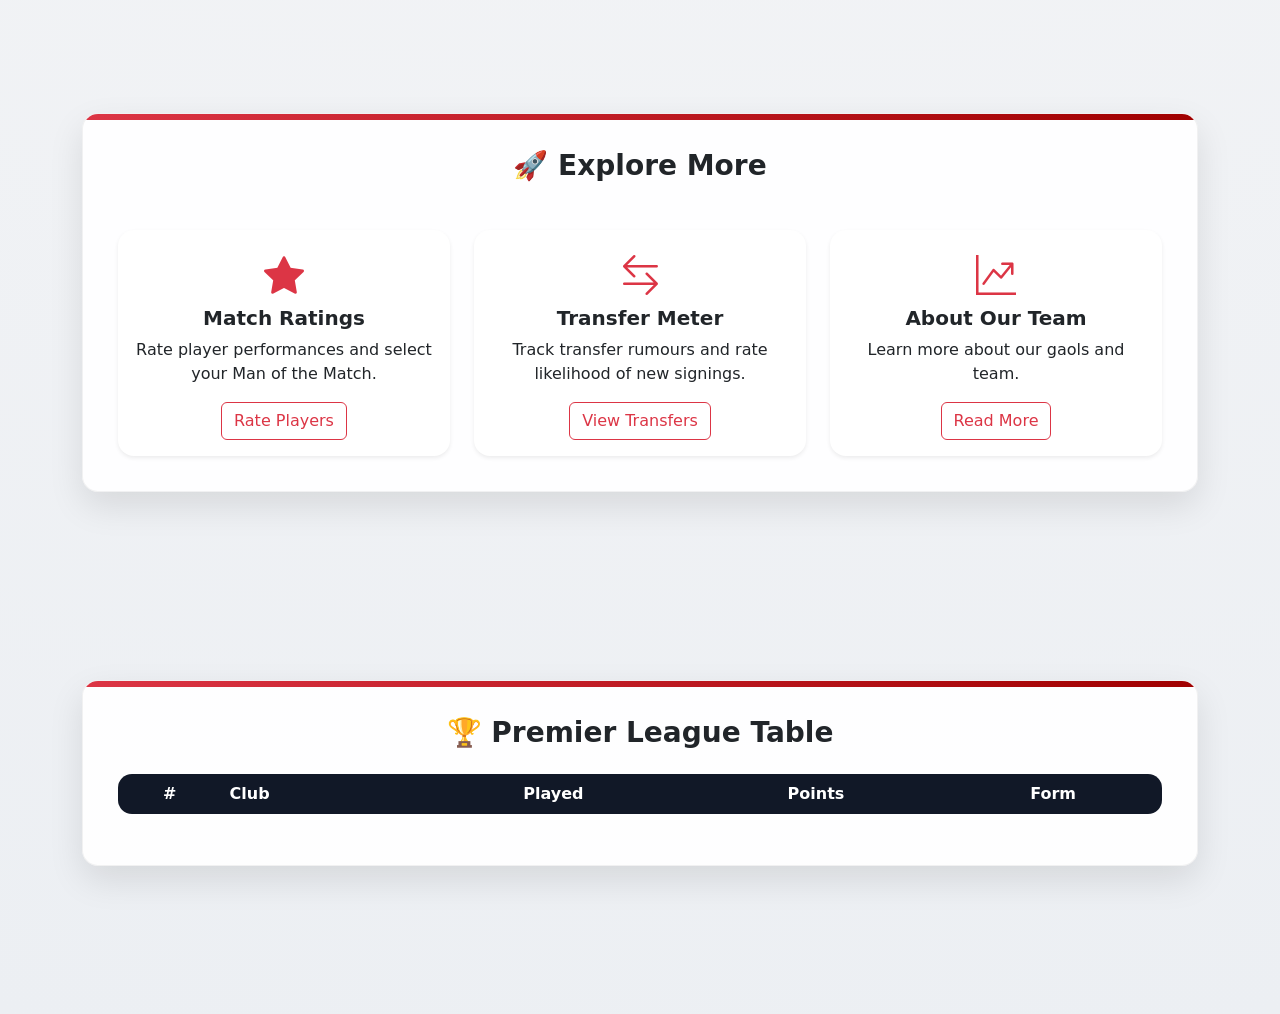
==== commit 9dd5bc7e: "Updated project structure; added more detsiled comment  to JS files." ====
--- a/src/index.html
+++ b/src/index.html
@@ -23,7 +23,7 @@
 </head>
 <body>
 
-<!-- ✅ Bootstrap Navbar -->
+<!--Header that consists of  logo, navbar, dark mode-->
 <nav class="navbar navbar-expand-lg custom-navbar sticky-top">
     <div class="container">
 
@@ -39,7 +39,7 @@
             </div>
         </a>
 
-        <!-- Mobile Toggle -->
+        <!-- Hamburger  navbar if the page is displayed on smaller screens.  -->
         <button class="navbar-toggler" type="button" data-bs-toggle="collapse" data-bs-target="#navbarMenu">
             <span class="navbar-toggler-icon"></span>
         </button>
--- a/src/css/style.css
+++ b/src/css/style.css
@@ -0,0 +1,422 @@
+/* =========================================================
+   GLOBAL BACKGROUND (Less Bland White)
+========================================================= */
+body {
+  background: radial-gradient(circle at top, #ffffff 0%, #f3f4f6 45%, #eceff3 100%);
+}
+
+body::before {
+  content: "";
+  position: fixed;
+  inset: 0;
+  pointer-events: none;
+  background-image: radial-gradient(rgba(220,53,69,0.08) 1px, transparent 1px);
+  background-size: 22px 22px;
+  opacity: 0.12;
+  z-index: -1;
+}
+
+/* ================= NAVBAR UPGRADE ================= */
+
+.custom-navbar {
+  background: rgba(255, 255, 255, 0.95);
+  backdrop-filter: blur(8px);
+  box-shadow: 0 8px 25px rgba(0,0,0,0.08);
+  padding-top: 12px;
+  padding-bottom: 12px;
+  border-bottom: 3px solid #dc3545;
+}
+
+/* Logo */
+.header-logo {
+  width: 70x;
+  height: 70px;
+  object-fit: contain;
+  border-radius: 50%;
+  transition: transform 0.3s ease;
+}
+
+.header-logo:hover {
+  transform: rotate(-5deg) scale(1.05);
+}
+
+/* Brand Text */
+.brand-title {
+  font-weight: 700;
+  font-size: 18px;
+  display: block;
+  line-height: 1.1;
+}
+
+.brand-subtitle {
+  font-size: 13px;
+  color: #6c757d;
+}
+
+/* Nav Links */
+.navbar-nav .nav-link {
+  position: relative;
+  margin-left: 20px;
+  font-weight: 500;
+  color: #333;
+  transition: color 0.2s ease;
+}
+
+/* Hover underline animation */
+.navbar-nav .nav-link::after {
+  content: "";
+  position: absolute;
+  left: 0;
+  bottom: -6px;
+  width: 0%;
+  height: 2px;
+  background: #dc3545;
+  transition: width 0.3s ease;
+}
+
+.navbar-nav .nav-link:hover {
+  color: #dc3545;
+}
+
+.navbar-nav .nav-link:hover::after {
+  width: 100%;
+}
+
+/* Active link styling */
+.navbar-nav .nav-link.active {
+  color: #dc3545;
+  font-weight: 600;
+}
+
+.navbar-nav .nav-link.active::after {
+  width: 100%;
+}
+
+/* =========================================================
+   HERO SECTION
+========================================================= */
+.hero-section {
+  min-height: 100vh;
+  background: url('../assets/123.png') no-repeat center center;
+  background-size: cover;
+  position: relative;
+}
+
+.hero-section .overlay {
+  position: absolute;
+  inset: 0;
+  background-color: rgba(138, 0, 0, 0.35);
+  z-index: 0;
+}
+
+.hero-content {
+  z-index: 1;
+  max-width: 700px;
+  padding: 2rem;
+}
+
+/* =========================================================
+   NAVBAR
+========================================================= */
+.navbar .nav-link:hover {
+  text-decoration: underline;
+}
+
+.nav-link.active {
+  font-weight: bold;
+}
+
+/* =========================================================
+   SECTION BOX (Premium Upgrade)
+========================================================= */
+.section-box {
+  background: rgba(255, 255, 255, 0.92);
+  border-radius: 16px;
+  padding: 35px;
+  box-shadow: 0 14px 35px rgba(0, 0, 0, 0.10);
+  border: 1px solid rgba(0, 0, 0, 0.05);
+  margin-bottom: 60px;
+  position: relative;
+  overflow: hidden;
+  transition: transform 180ms ease, box-shadow 180ms ease;
+}
+
+.section-box::before {
+  content: "";
+  position: absolute;
+  top: 0;
+  left: 0;
+  height: 6px;
+  width: 100%;
+  background: linear-gradient(90deg, #dc3545, #a00000);
+}
+
+.section-box:hover {
+  transform: translateY(-4px);
+  box-shadow: 0 18px 42px rgba(0, 0, 0, 0.14);
+}
+
+/* =========================================================
+   CARDS
+========================================================= */
+.card {
+  transition: transform 0.3s ease, box-shadow 0.3s ease;
+  border-radius: 16px;
+}
+
+.card:hover {
+  transform: translateY(-5px);
+  box-shadow: 0 12px 25px rgba(0, 0, 0, 0.15);
+}
+
+/* =========================================================
+   MATCH CARD
+========================================================= */
+.match-card-dark {
+  background-color: #1c1c1c;
+  border-radius: 16px;
+}
+
+.match-card-dark p {
+  color: #dddddd;
+}
+
+.match-image {
+  max-height: 400px;
+  object-fit: cover;
+  border-radius: 14px;
+}
+
+/* =========================================================
+   TABLE UPGRADE
+========================================================= */
+.table {
+  border-radius: 14px;
+  overflow: hidden;
+}
+
+.table thead th {
+  background: #111827;
+  color: #ffffff;
+  font-weight: 600;
+  border-bottom: none;
+}
+
+.table tbody tr:hover {
+  background: rgba(220, 53, 69, 0.06);
+  transition: 0.15s ease;
+}
+
+/* =========================================================
+   FORM IMPROVEMENTS
+========================================================= */
+.form-control,
+.form-select {
+  border-radius: 12px;
+  border: 1px solid rgba(0, 0, 0, 0.10);
+  padding: 12px 14px;
+}
+
+.form-control:focus,
+.form-select:focus {
+  border-color: rgba(220, 53, 69, 0.55);
+  box-shadow: 0 0 0 0.25rem rgba(220, 53, 69, 0.15);
+}
+
+/* =========================================================
+   ICON BOX
+========================================================= */
+.icon-box {
+  width: 50px;
+  height: 50px;
+  border-radius: 12px;
+  display: flex;
+  align-items: center;
+  justify-content: center;
+}
+
+/* =========================================================
+   PREMIER LEAGUE TABLE ELEMENTS
+========================================================= */
+.club-logo {
+  width: 25px;
+  height: 25px;
+  object-fit: contain;
+}
+
+.form-circle {
+  display: inline-block;
+  width: 24px;
+  height: 24px;
+  line-height: 24px;
+  border-radius: 50%;
+  font-size: 12px;
+  font-weight: bold;
+  margin-right: 3px;
+  color: white;
+  text-align: center;
+}
+
+.win { background-color: #28a745; }
+.draw { background-color: #ffc107; color: black; }
+.loss { background-color: #dc3545; }
+
+/* Highlight animation */
+.highlight-row {
+  animation: glow 2s infinite alternate;
+  font-weight: bold;
+}
+
+@keyframes glow {
+  from { background-color: rgba(220, 53, 69, 0.2); }
+  to { background-color: rgba(220, 53, 69, 0.5); }
+}
+
+/* =========================================================
+   FOOTER
+========================================================= */
+.main-footer {
+  background-color: #111827;
+}
+
+.footer-logo {
+  width: 80px;
+  height: 80px;
+  object-fit: contain;
+}
+
+.footer-link {
+  color: #adb5bd;
+  text-decoration: none;
+  display: block;
+  margin-bottom: 8px;
+  transition: 0.3s;
+}
+
+.footer-link:hover {
+  color: white;
+}
+
+.social-icon {
+  width: 40px;
+  height: 40px;
+  background-color: #1b263b;
+  color: white;
+  border-radius: 50%;
+  display: flex;
+  align-items: center;
+  justify-content: center;
+  text-decoration: none;
+  transition: 0.3s;
+}
+
+.social-icon:hover {
+  background-color: #dc3545;
+  transform: translateY(-3px);
+}
+
+/* =========================================================
+   BUTTON ENHANCEMENT
+========================================================= */
+.btn-danger {
+  border-radius: 12px;
+  box-shadow: 0 10px 20px rgba(220, 53, 69, 0.25);
+  transition: transform 120ms ease, box-shadow 120ms ease;
+}
+
+.btn-danger:hover {
+  transform: translateY(-1px);
+  box-shadow: 0 14px 28px rgba(220, 53, 69, 0.35);
+}
+
+/* =========================================================
+   SECTION SPACING
+========================================================= */
+section {
+  padding-top: 40px;
+  padding-bottom: 40px;
+}
+
+/* =========================================================
+   DARK MODE SYSTEM
+========================================================= */
+
+.dark-toggle-btn {
+  border-radius: 50px;
+  padding: 6px 10px;
+  background: #111827;
+  color: white;
+  transition: 0.3s;
+}
+
+/* Navbar Brand Text in Dark Mode */
+body.dark-mode .brand-title {
+  color: #ffffff;
+}
+
+body.dark-mode .brand-subtitle {
+  color: #cbd5e1; /* softer grey for subtitle */
+}
+
+
+.dark-toggle-btn:hover {
+  background: #dc3545;
+  color: white;
+}
+
+/* Smooth transition */
+body {
+  transition: background 0.3s ease, color 0.3s ease;
+}
+
+/* Dark Mode Class */
+body.dark-mode {
+  background: #0f172a;
+  color: #f1f5f9;
+}
+
+/* Navbar */
+body.dark-mode .custom-navbar {
+  background: #111827;
+  border-bottom: 3px solid #dc3545;
+}
+
+body.dark-mode .navbar-nav .nav-link {
+  color: #e2e8f0;
+}
+
+body.dark-mode .navbar-nav .nav-link:hover {
+  color: #dc3545;
+}
+
+/* Section Boxes */
+body.dark-mode .section-box,
+body.dark-mode .about-box,
+body.dark-mode .card {
+  background: #1e293b;
+  color: #f1f5f9;
+  border: 1px solid rgba(255,255,255,0.05);
+}
+
+/* Tables */
+body.dark-mode .table {
+  background: #1e293b;
+  color: #f1f5f9;
+}
+
+body.dark-mode .table thead th {
+  background: #0f172a;
+}
+
+/* Forms */
+body.dark-mode .form-control,
+body.dark-mode .form-select {
+  background: #1e293b;
+  color: white;
+  border: 1px solid rgba(255,255,255,0.1);
+}
+
+/* Footer */
+body.dark-mode .main-footer {
+  background-color: #0f172a;
+}
